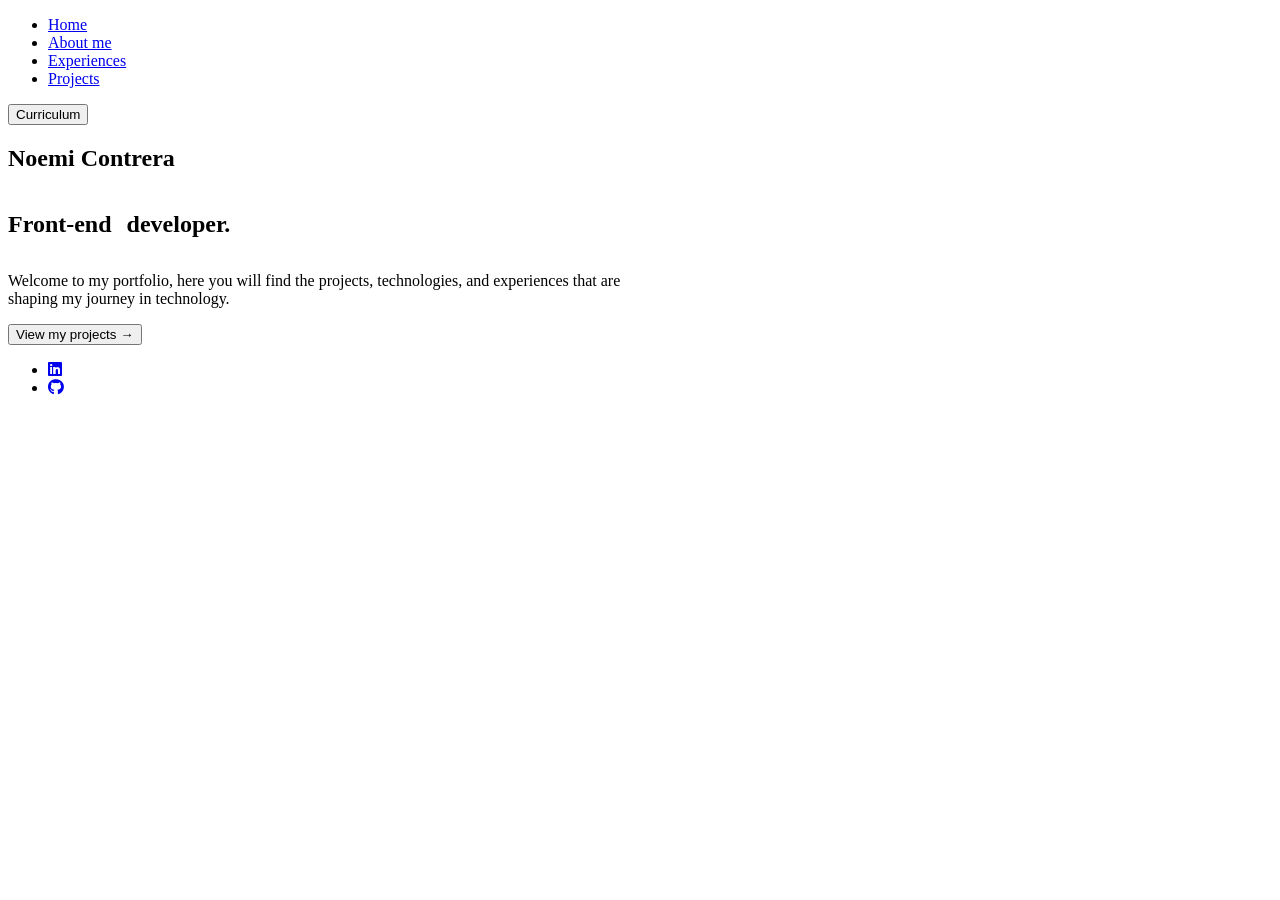
==== index.html @ 60f8b338 "Add files via upload" ====
<!DOCTYPE html>
<html lang="en">
<head>
    <meta charset="UTF-8">
    <meta name="viewport" content="width=device-width, initial-scale=1.0">
    <link rel="stylesheet" href="https://cdnjs.cloudflare.com/ajax/libs/font-awesome/6.6.0/css/all.min.css">
    <link rel="preconnect" href="https://fonts.googleapis.com">
    <link rel="preconnect" href="https://fonts.gstatic.com" crossorigin>
    <link href="https://fonts.googleapis.com/css2?family=Bricolage+Grotesque:opsz,wght@12..96,200..800&family=DM+Sans:ital,opsz,wght@0,9..40,100..1000;1,9..40,100..1000&display=swap" rel="stylesheet">
    <link href="https://fonts.googleapis.com/css2?family=Bricolage+Grotesque:opsz,wght@12..96,200..800&display=swap" rel="stylesheet">
    <link rel="stylesheet" href="styles/styles.css">
    <title>Portfolio</title>
</head>
<body>
    <header>
        <nav class="navbar">
            <ul class="navlist">
                <li><a href="index.html">Home</a></li>
                <li><a href="abtme.html">About me</a></li>
                <li><a href="experiences.html">Experiences</a></li>
                <li><a href="projects.html">Projects</a></li>
            </ul>
            <a href="/files/_Resume_EN.pdf" download="Noemi_CV">
                <button class="mainbtn">Curriculum</button>
            </a>
        </nav>
    </header>
    <main>
        <section class="body-home">
            <h1 class="title-home">Noemi Contrera</h1>
            <div style="display: flex; gap: 15px; line-height: 1;"><h2 class="subtext-home">Front-end </h2> <h2 class="subtext2-home"> developer.</h2></div>
            <p class="label-body" style="width: 640px;">Welcome to my portfolio, here you will find the projects, technologies, and experiences that are shaping my journey in technology.</p>
            <button class="projects-btn" onclick="window.location.href='projects.html';" >View my projects → </button>
        </section>
    </main>
    <footer>
        <nav class="footer-items">
            <ul class="footer-icons">
                <li>
                    <a href="https://linkedin.com/in/seunoemiecontrera" target="_blank" aria-label="LinkedIn">
                        <i class="fa-brands fa-linkedin"></i>
                    </a>
                </li>
                <li>
                    <a href="https://github.com/noemiecontrera" target="_blank" aria-label="GitHub">
                        <i class="fa-brands fa-github"></i>
                    </a>
                </li>
            </ul>
        </nav>
    </footer>    
</body>
</html>
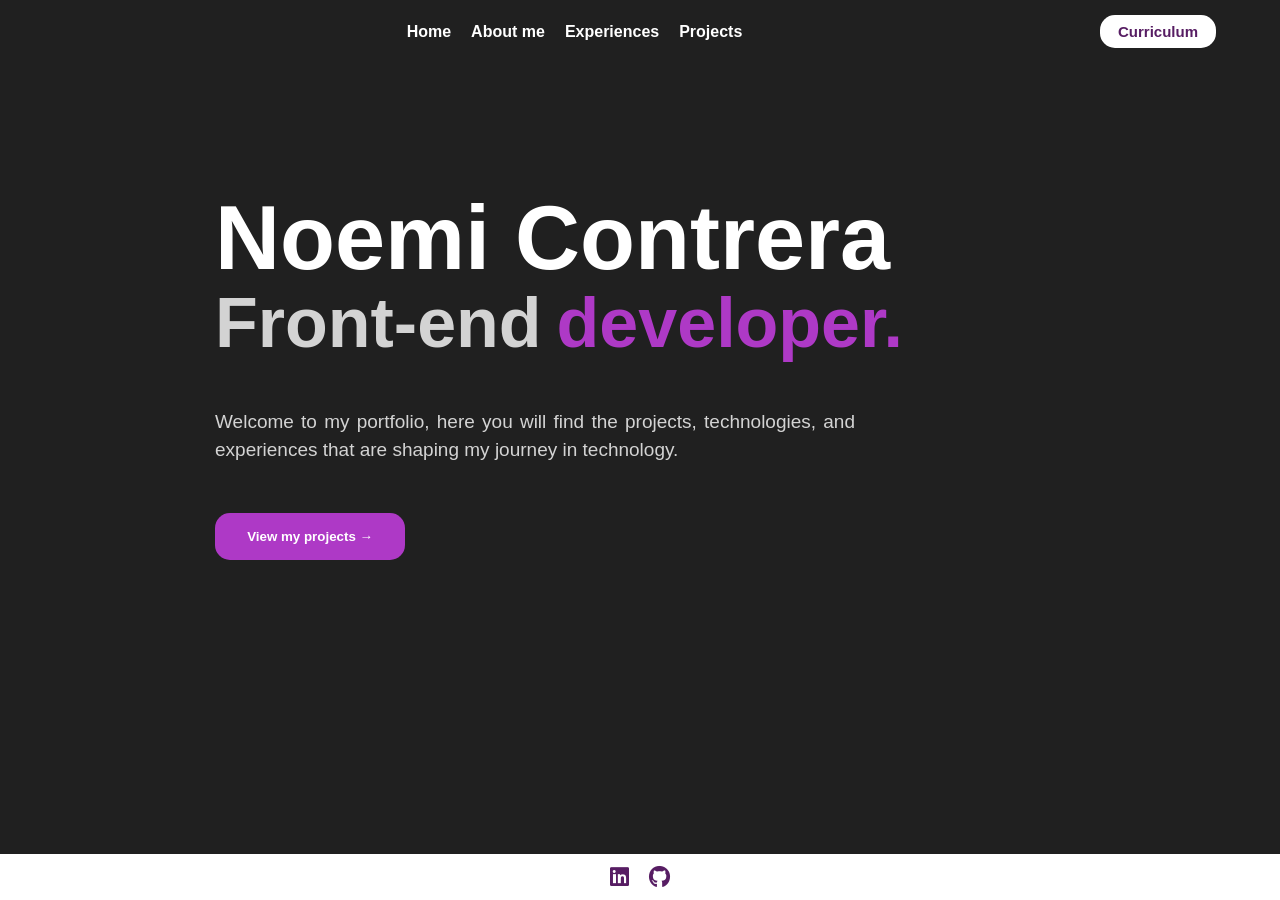
==== commit aaf6a45f: "Fix stylesheet link path in index.html Updated the stylesheet link path from 'styles/styles.css' to " ====
--- a/index.html
+++ b/index.html
@@ -8,7 +8,7 @@
     <link rel="preconnect" href="https://fonts.gstatic.com" crossorigin>
     <link href="https://fonts.googleapis.com/css2?family=Bricolage+Grotesque:opsz,wght@12..96,200..800&family=DM+Sans:ital,opsz,wght@0,9..40,100..1000;1,9..40,100..1000&display=swap" rel="stylesheet">
     <link href="https://fonts.googleapis.com/css2?family=Bricolage+Grotesque:opsz,wght@12..96,200..800&display=swap" rel="stylesheet">
-    <link rel="stylesheet" href="styles/styles.css">
+    <link rel="stylesheet" href="scr/styles/styles.css">
     <title>Portfolio</title>
 </head>
 <body>
@@ -50,4 +50,4 @@
         </nav>
     </footer>    
 </body>
-</html>+</html>
--- a/scr/styles/styles.css
+++ b/scr/styles/styles.css
@@ -0,0 +1,22 @@
+@import url('layout.css');
+@import url('components.css');
+
+:root {
+    --bgcolor: #202020;
+    --light-gray: #D3D3D3;
+    --cor1: #AE39C6;
+    --cor2: #A83EBE;
+    --cor4: #571D63;
+    --cor5: #BE61D1; 
+}
+
+*, *::before, *::after {
+    box-sizing: border-box;
+}
+
+body {
+    background-color: var(--bgcolor);
+    margin: 0;
+    padding: 0;
+    overflow-x: hidden; 
+}
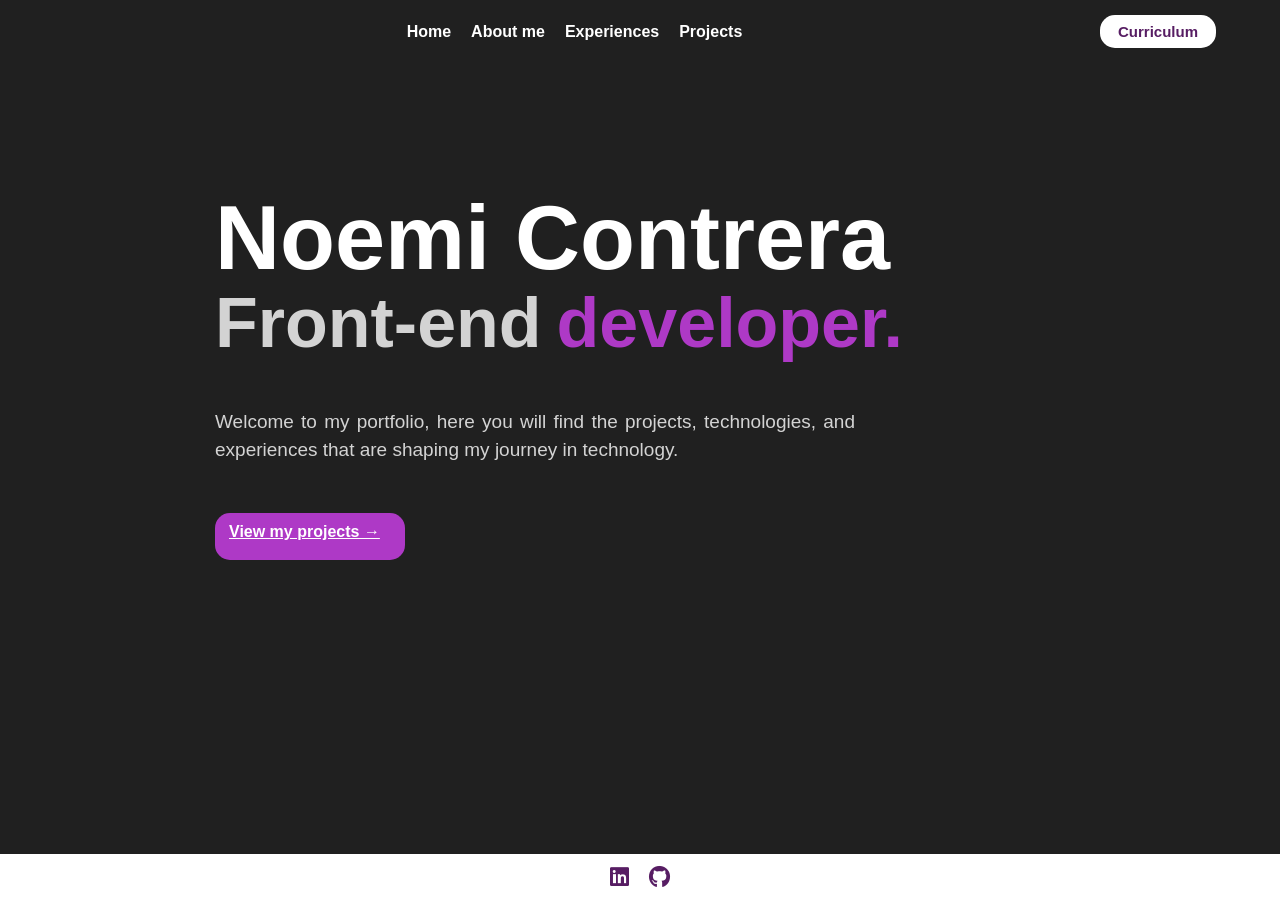
==== commit 21e19bb6: "Update index.html" ====
--- a/index.html
+++ b/index.html
@@ -16,9 +16,9 @@
         <nav class="navbar">
             <ul class="navlist">
                 <li><a href="index.html">Home</a></li>
-                <li><a href="abtme.html">About me</a></li>
-                <li><a href="experiences.html">Experiences</a></li>
-                <li><a href="projects.html">Projects</a></li>
+                <li><a href="scr/abtme.html">About me</a></li>
+                <li><a href="scr/experiences.html">Experiences</a></li>
+                <li><a href="scr/projects.html">Projects</a></li>
             </ul>
             <a href="/files/_Resume_EN.pdf" download="Noemi_CV">
                 <button class="mainbtn">Curriculum</button>
@@ -30,7 +30,7 @@
             <h1 class="title-home">Noemi Contrera</h1>
             <div style="display: flex; gap: 15px; line-height: 1;"><h2 class="subtext-home">Front-end </h2> <h2 class="subtext2-home"> developer.</h2></div>
             <p class="label-body" style="width: 640px;">Welcome to my portfolio, here you will find the projects, technologies, and experiences that are shaping my journey in technology.</p>
-            <button class="projects-btn" onclick="window.location.href='projects.html';" >View my projects → </button>
+            <a href="scr/projects.html" class="projects-btn">View my projects →</a>
         </section>
     </main>
     <footer>
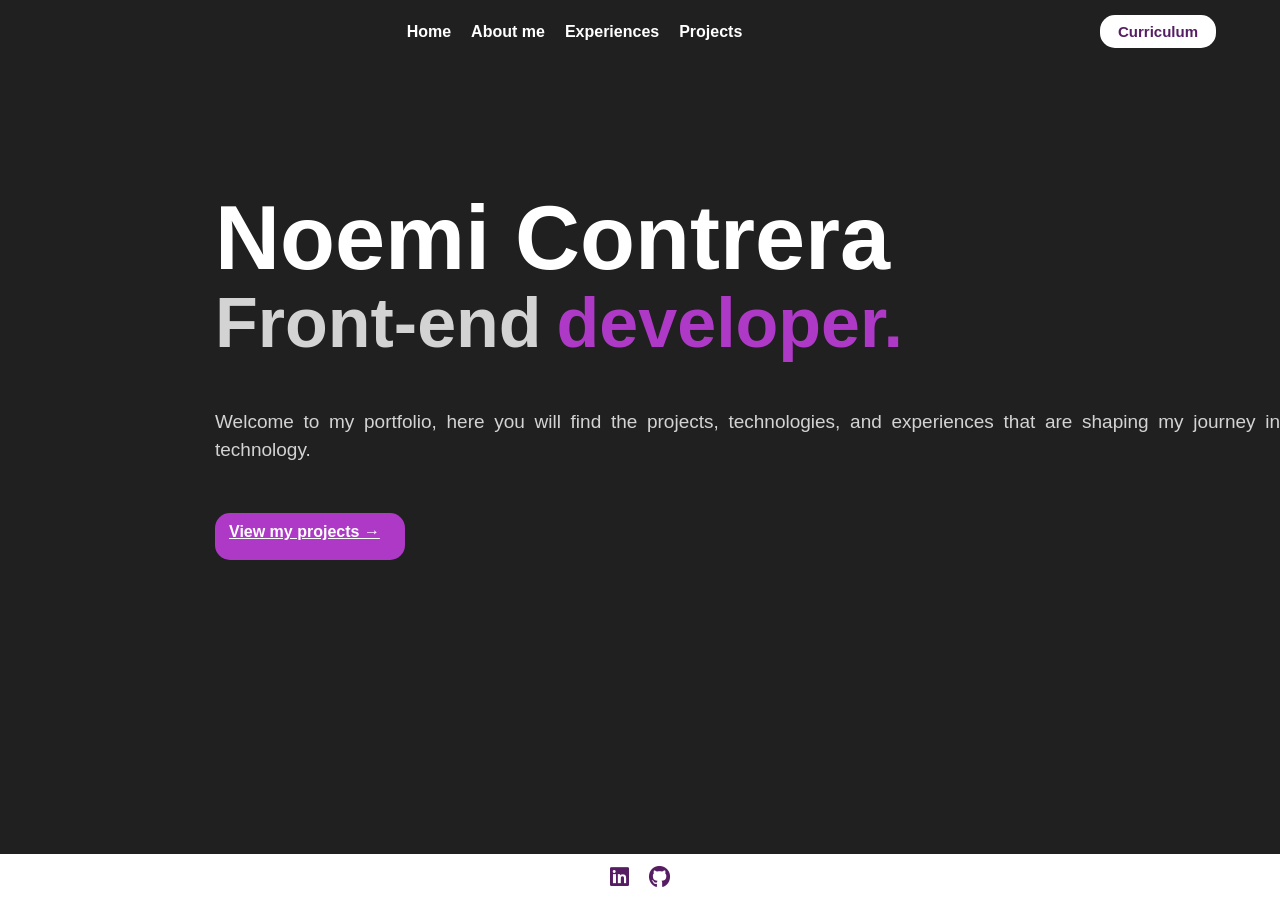
==== commit f9ae899f: "Refactor index.html for improved structure Updated the HTML structure and fixed minor issues." ====
--- a/index.html
+++ b/index.html
@@ -28,8 +28,8 @@
     <main>
         <section class="body-home">
             <h1 class="title-home">Noemi Contrera</h1>
-            <div style="display: flex; gap: 15px; line-height: 1;"><h2 class="subtext-home">Front-end </h2> <h2 class="subtext2-home"> developer.</h2></div>
-            <p class="label-body" style="width: 640px;">Welcome to my portfolio, here you will find the projects, technologies, and experiences that are shaping my journey in technology.</p>
+            <div style="display: flex; flex-wrap: wrap; gap: 15px; line-height: 1;"><h2 class="subtext-home">Front-end </h2> <h2 class="subtext2-home"> developer.</h2></div>
+            <p class="label-body">Welcome to my portfolio, here you will find the projects, technologies, and experiences that are shaping my journey in technology.</p>
             <a href="scr/projects.html" class="projects-btn">View my projects →</a>
         </section>
     </main>
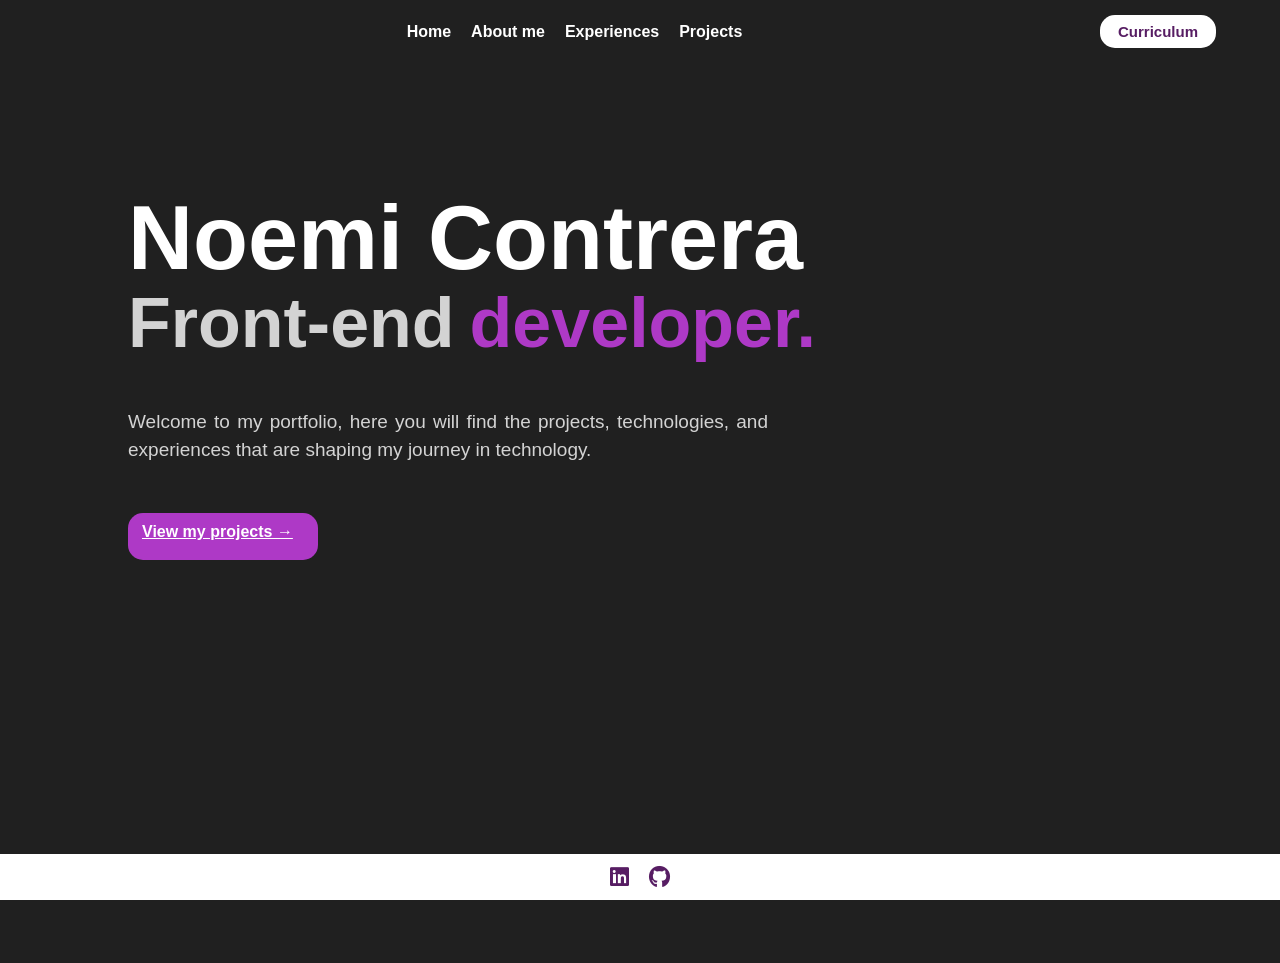
==== commit dbda4d58: "Update index.html" ====
--- a/index.html
+++ b/index.html
@@ -20,7 +20,7 @@
                 <li><a href="scr/experiences.html">Experiences</a></li>
                 <li><a href="scr/projects.html">Projects</a></li>
             </ul>
-            <a href="/files/_Resume_EN.pdf" download="Noemi_CV">
+            <a href="/files/resume_Noemi.pdf" download="Noemi_CV">
                 <button class="mainbtn">Curriculum</button>
             </a>
         </nav>
--- a/scr/styles/styles.css
+++ b/scr/styles/styles.css
@@ -18,5 +18,10 @@
     background-color: var(--bgcolor);
     margin: 0;
     padding: 0;
+    padding-bottom: 70px; 
     overflow-x: hidden; 
 }
+
+main {
+    min-height: calc(100vh - 200px);
+}
